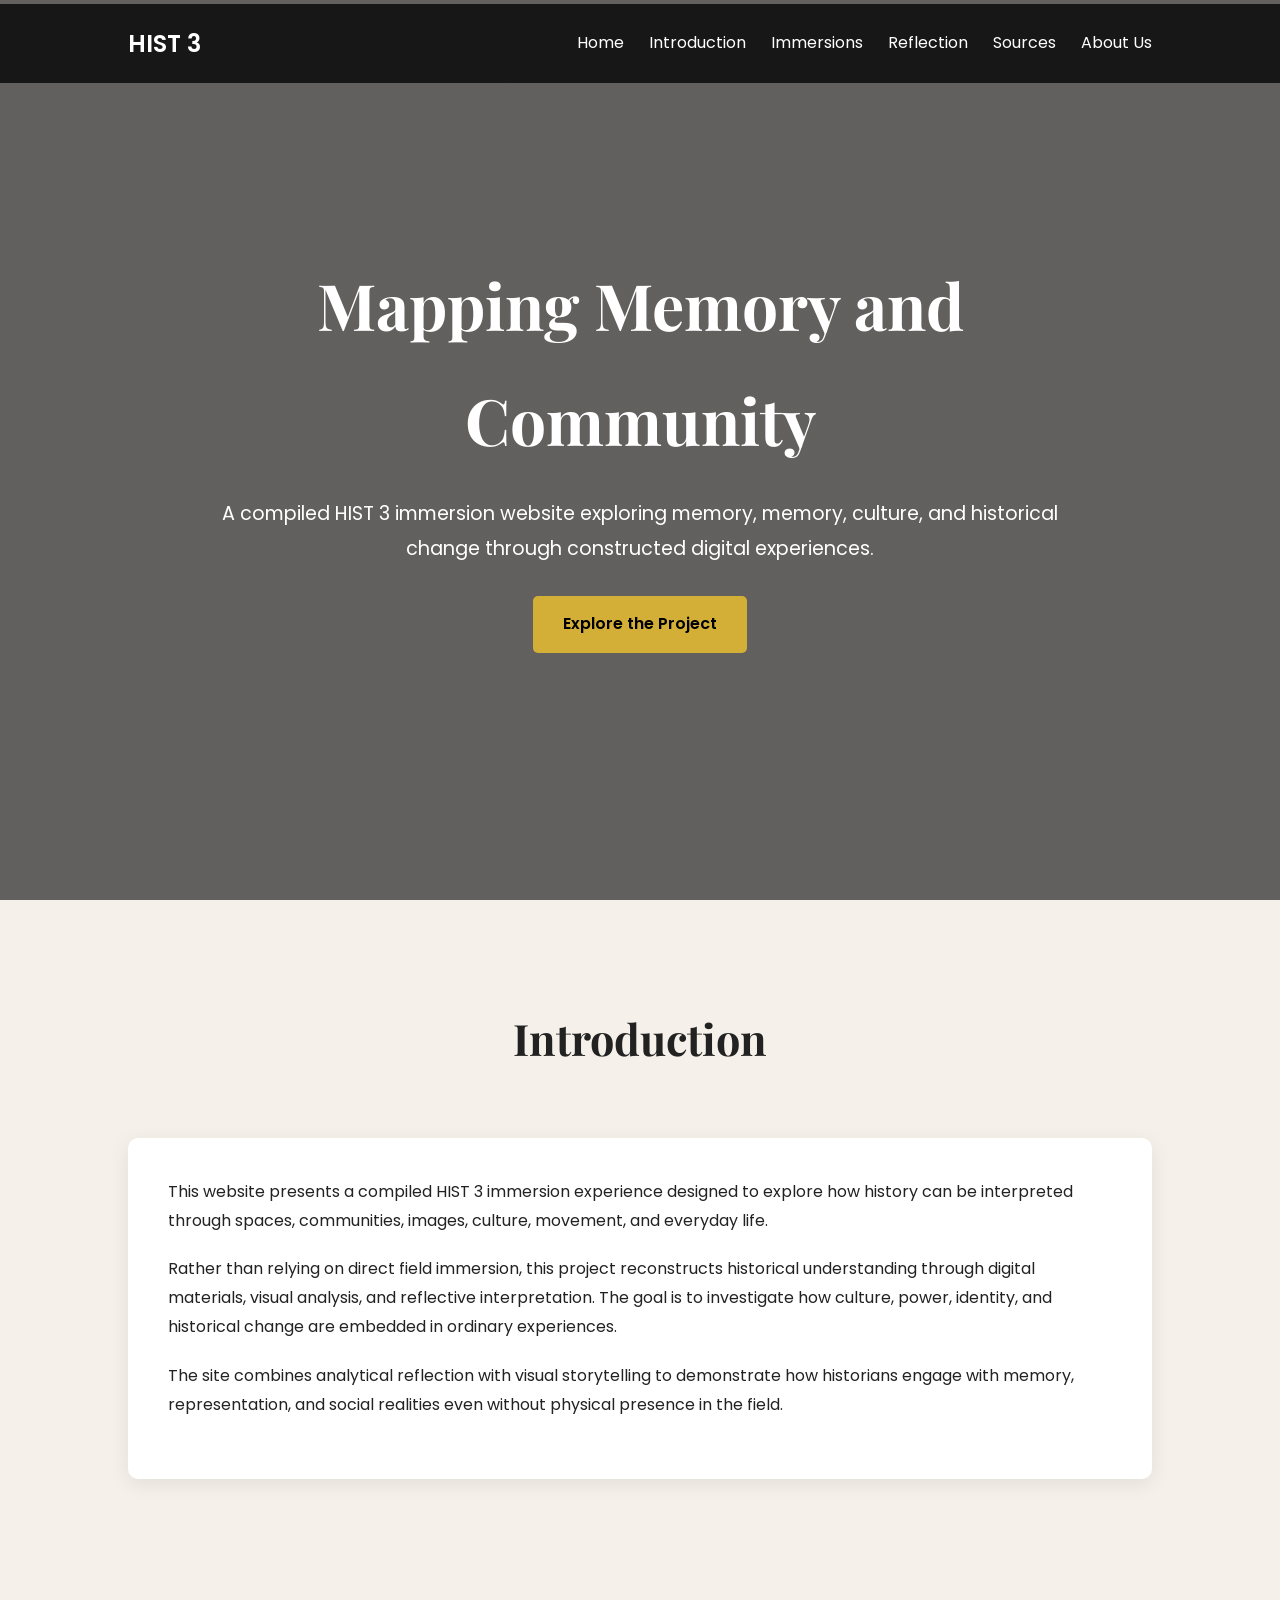
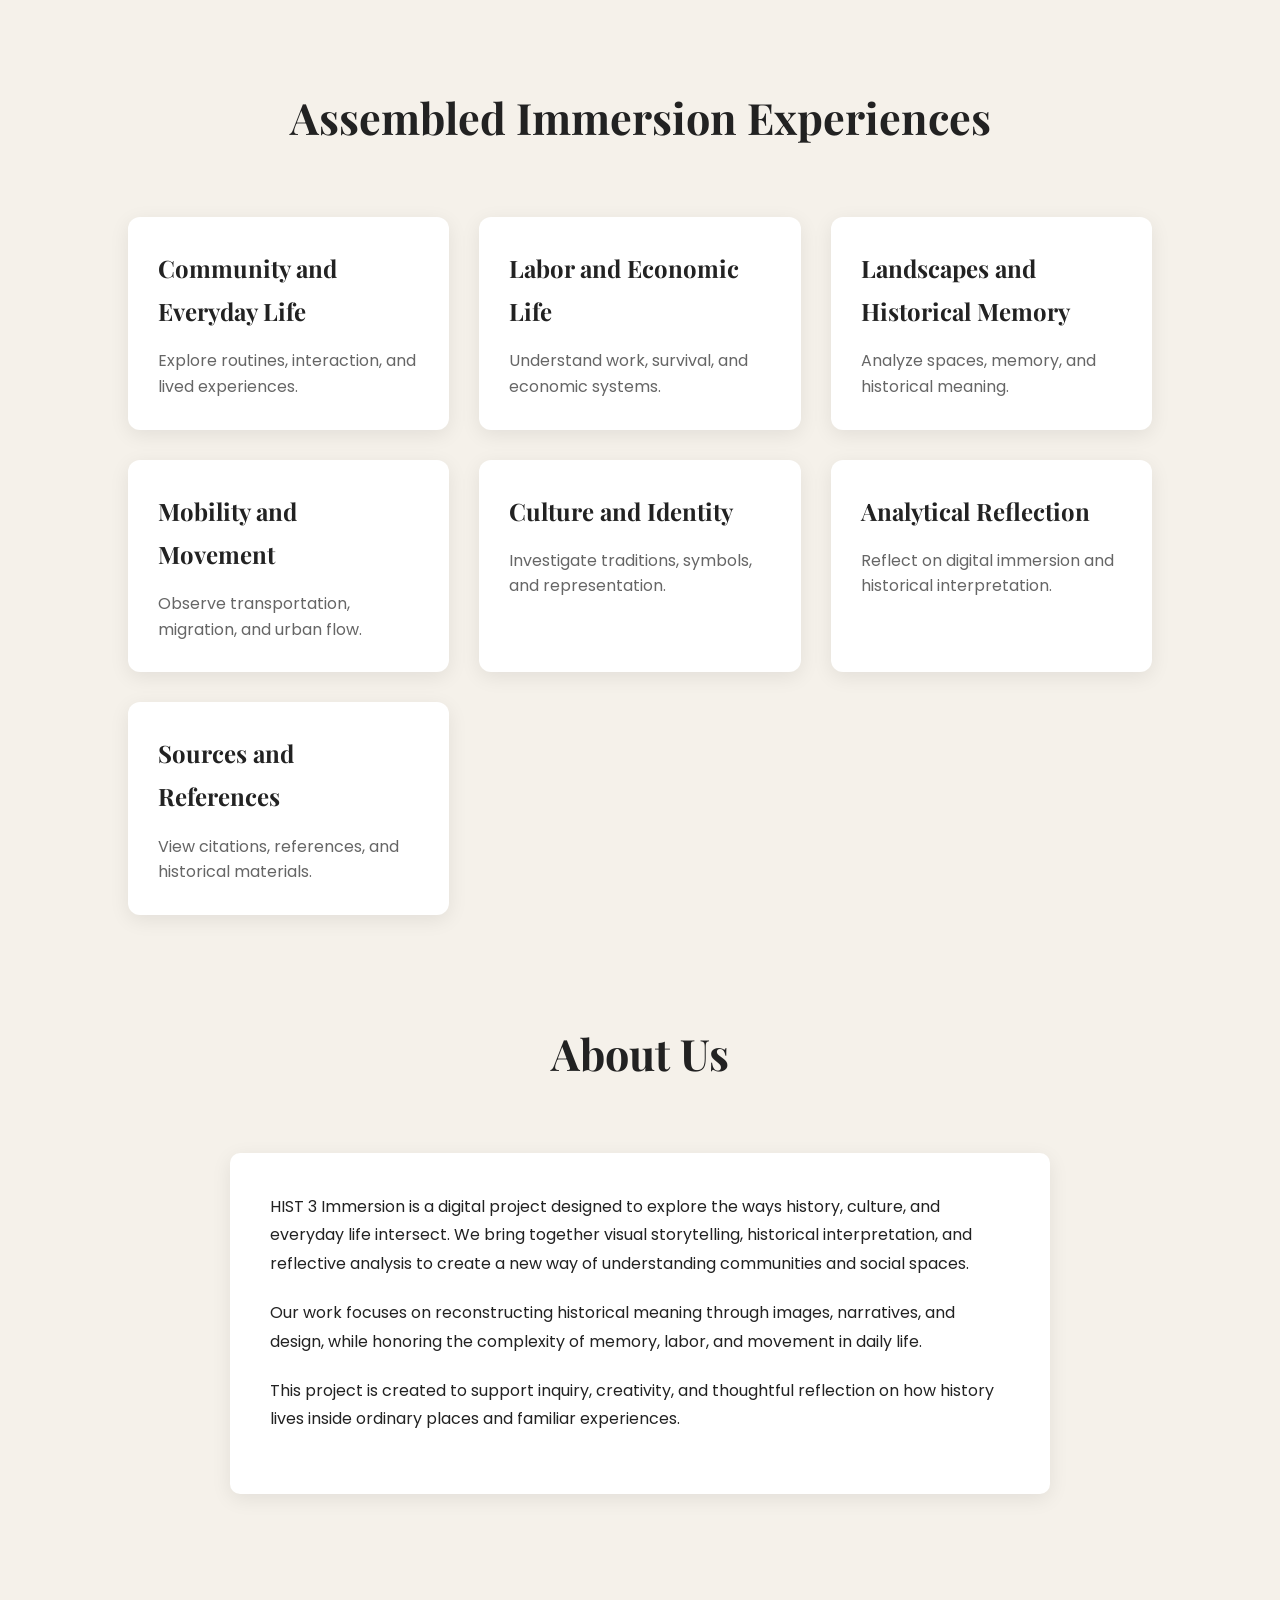
==== index.html @ d00190ea "initial commit" ====
<!DOCTYPE html>
<html lang="en">
<head>
    <meta charset="UTF-8">
    <meta name="viewport" content="width=device-width, initial-scale=1.0">
    <title>Mapping Memory and Community | HIST 3 Immersion</title>

    <link rel="stylesheet" href="style.css">

    <link rel="preconnect" href="https://fonts.googleapis.com">
    <link rel="preconnect" href="https://fonts.gstatic.com" crossorigin>
    <link href="https://fonts.googleapis.com/css2?family=Playfair+Display:wght@400;600;700&family=Poppins:wght@300;400;500;600&display=swap" rel="stylesheet">
</head>
<body>

    <div id="scroll-progress"></div>

    <!-- Navigation -->
    <nav>
        <div class="logo">HIST 3</div>

        <ul>
            <li><a href="#home">Home</a></li>
            <li><a href="#intro">Introduction</a></li>
            <li><a href="#immersions">Immersions</a></li>
            <li><a href="reflection.html">Reflection</a></li>
            <li><a href="sources.html">Sources</a></li>
            <li><a href="#about">About Us</a></li>
        </ul>
    </nav>


    <!-- Hero Section -->
    <section class="hero" id="home">

        <div class="hero-content">
            <h1>Mapping Memory and Community</h1>

            <p>
                A compiled HIST 3 immersion website exploring memory,
                memory, culture, and historical change through constructed
                digital experiences.
            </p>

            <a href="#intro" class="btn">Explore the Project</a>
        </div>

    </section>


    <!-- Introduction -->
    <section class="section" id="intro">

        <div class="section-title">
            <h2>Introduction</h2>
        </div>

        <div class="content-box">
            <p>
                This website presents a compiled HIST 3 immersion experience
                designed to explore how history can be interpreted through
                spaces, communities, images, culture, movement, and everyday life.
            </p>

            <p>
                Rather than relying on direct field immersion, this project
                reconstructs historical understanding through digital materials,
                visual analysis, and reflective interpretation. The goal is to
                investigate how culture, power, identity, and historical change
                are embedded in ordinary experiences.
            </p>

            <p>
                The site combines analytical reflection with visual storytelling
                to demonstrate how historians engage with memory, representation,
                and social realities even without physical presence in the field.
            </p>
        </div>

    </section>


    <!-- Immersion Sections -->
    <section class="section" id="immersions">

        <div class="section-title">
            <h2>Assembled Immersion Experiences</h2>
        </div>

<!-- Immersion Navigation Cards -->

<div class="immersion-links">

    <a href="community.html" class="immersion-link-card">
        <h3>Community and Everyday Life</h3>
        <p>Explore routines, interaction, and lived experiences.</p>
    </a>

    <a href="labor.html" class="immersion-link-card">
        <h3>Labor and Economic Life</h3>
        <p>Understand work, survival, and economic systems.</p>
    </a>

    <a href="landscape.html" class="immersion-link-card">
        <h3>Landscapes and Historical Memory</h3>
        <p>Analyze spaces, memory, and historical meaning.</p>
    </a>

    <a href="mobility.html" class="immersion-link-card">
        <h3>Mobility and Movement</h3>
        <p>Observe transportation, migration, and urban flow.</p>
    </a>

    <a href="culture.html" class="immersion-link-card">
        <h3>Culture and Identity</h3>
        <p>Investigate traditions, symbols, and representation.</p>
    </a>

    <a href="reflection.html" class="immersion-link-card">
        <h3>Analytical Reflection</h3>
        <p>Reflect on digital immersion and historical interpretation.</p>
    </a>

    <a href="sources.html" class="immersion-link-card">
        <h3>Sources and References</h3>
        <p>View citations, references, and historical materials.</p>
    </a>

</div>

  <!-- About Us -->
    <section class="section" id="about">

        <div class="section-title">
            <h2>About Us</h2>
        </div>

        <div class="content-box">
            <p>
                HIST 3 Immersion is a digital project designed to explore the ways history,
                culture, and everyday life intersect. We bring together visual storytelling,
                historical interpretation, and reflective analysis to create a new way of
                understanding communities and social spaces.
            </p>

            <p>
                Our work focuses on reconstructing historical meaning through images,
                narratives, and design, while honoring the complexity of memory, labor,
                and movement in daily life.
            </p>

            <p>
                This project is created to support inquiry, creativity, and thoughtful
                reflection on how history lives inside ordinary places and familiar
                experiences.
            </p>
        </div>

    </section>
---- style.css ----
* {
    margin: 0;
    padding: 0;
    box-sizing: border-box;
}

html {
    scroll-behavior: smooth;
}

body {
    font-family: 'Poppins', sans-serif;
    background: #f5f1ea;
    color: #222;
    line-height: 1.8;
}


/* Navigation */
#scroll-progress {
    position: fixed;
    top: 0;
    left: 0;
    height: 4px;
    width: 0;
    background: #d4af37;
    z-index: 1001;
    transition: width 0.15s ease;
}

nav {
    position: fixed;
    top: 4px;
    width: 100%;
    background: rgba(20, 20, 20, 0.95);
    display: flex;
    justify-content: space-between;
    align-items: center;
    padding: 18px 10%;
    z-index: 1000;
}

.logo {
    color: white;
    font-size: 1.5rem;
    font-weight: 600;
}

nav ul {
    display: flex;
    list-style: none;
    gap: 25px;
}

nav ul li a {
    color: white;
    text-decoration: none;
    position: relative;
    transition: color 0.25s ease;
}

nav ul li a::after {
    content: '';
    position: absolute;
    left: 0;
    bottom: -4px;
    width: 100%;
    height: 2px;
    background: #d4af37;
    transform: scaleX(0);
    transform-origin: left;
    transition: transform 0.25s ease;
}

nav ul li a:hover {
    color: #d4af37;
}

nav ul li a:hover::after {
    transform: scaleX(1);
}


/* Hero */
.hero {
    height: 100vh;
    background:
        linear-gradient(rgba(0,0,0,0.6), rgba(0,0,0,0.6)),
        url('https://images.unsplash.com/photo-1517457373958-b7bdd4587205?q=80&w=1974&auto=format&fit=crop');

    background-size: cover;
    background-position: center;

    display: flex;
    justify-content: center;
    align-items: center;
    text-align: center;

    padding: 20px;
}

.hero-content {
    max-width: 850px;
    color: white;
}

.hero h1 {
    font-size: 4rem;
    margin-bottom: 20px;
    font-family: 'Playfair Display', serif;
}

.hero p {
    font-size: 1.2rem;
    margin-bottom: 30px;
}

.btn {
    display: inline-block;
    background: #d4af37;
    color: black;
    padding: 14px 30px;
    border-radius: 5px;
    text-decoration: none;
    font-weight: 600;
    transition: 0.3s;
}

.btn:hover {
    transform: translateY(-3px) scale(1.02);
    box-shadow: 0 12px 25px rgba(0, 0, 0, 0.18);
}


/* Sections */
.section {
    padding: 100px 10%;
}

.section-title {
    text-align: center;
    margin-bottom: 60px;
}

.section-title h2 {
    font-size: 2.7rem;
    font-family: 'Playfair Display', serif;
}

.content-box {
    background: white;
    padding: 40px;
    border-radius: 10px;
    box-shadow: 0 5px 20px rgba(0,0,0,0.08);
}

.content-box p {
    margin-bottom: 20px;
}


/* Immersion Cards */
.immersion-card {
    display: flex;
    align-items: center;
    gap: 40px;
    margin-bottom: 80px;
    background: white;
    padding: 30px;
    border-radius: 10px;
    box-shadow: 0 5px 20px rgba(0,0,0,0.08);
}

.reverse {
    flex-direction: row-reverse;
}

.image-placeholder {
    flex: 1;
    height: 320px;
    background: #ddd;
    display: flex;
    justify-content: center;
    align-items: center;
    font-weight: bold;
    color: #666;
    border-radius: 10px;
    text-align: center;
    padding: 20px;
}

.card-content {
    flex: 1;
}

.card-content h3 {
    font-size: 2rem;
    margin-bottom: 20px;
    font-family: 'Playfair Display', serif;
}

.caption {
    margin-top: 20px;
    font-size: 0.9rem;
    color: #777;
    font-style: italic;
}


/* Reflection */
.reflection {
    background: #ece6dc;
}


/* Sources */
.sources-list {
    padding-left: 20px;
}

.sources-list li {
    margin-bottom: 10px;
}


/* Footer */
footer {
    background: #141414;
    color: white;
    text-align: center;
    padding: 30px;
}


/* Responsive Design */
@media (max-width: 900px) {

    nav {
        flex-direction: column;
        gap: 15px;
    }

    nav ul {
        flex-wrap: wrap;
        justify-content: center;
    }

    .hero h1 {
        font-size: 2.8rem;
    }

    .immersion-card,
    .reverse {
        flex-direction: column;
    }

    .section {
        padding: 80px 6%;
    }

}

/* IMMERSION NAVIGATION CARDS */

.immersion-links {
    display: grid;
    grid-template-columns: repeat(auto-fit, minmax(250px, 1fr));
    gap: 30px;
    margin-top: 50px;
}

.immersion-link-card {
    background: white;
    padding: 30px;
    border-radius: 12px;
    text-decoration: none;
    color: #222;
    box-shadow: 0 5px 20px rgba(0,0,0,0.08);
    transition: 0.3s ease;
    display: block;
}

.immersion-link-card:hover {
    transform: translateY(-8px);
}

.immersion-link-card h3 {
    margin-bottom: 15px;
    font-size: 1.5rem;
    font-family: 'Playfair Display', serif;
    color: #222;
}

.immersion-link-card p {
    color: #666;
    line-height: 1.6;
}

/* SUBPAGE HERO */

.subpage-hero {
    height: 50vh;
    background:
        linear-gradient(rgba(0,0,0,0.6), rgba(0,0,0,0.6)),
        url('https://images.unsplash.com/photo-1524492412937-b28074a5d7da?q=80&w=1974&auto=format&fit=crop');

    background-size: cover;
    background-position: center;

    display: flex;
    justify-content: center;
    align-items: center;
    flex-direction: column;

    text-align: center;
    color: white;

    padding: 20px;
}

.subpage-hero h1 {
    font-size: 3.5rem;
    margin-bottom: 20px;
    font-family: 'Playfair Display', serif;
}

.subpage-hero p {
    max-width: 700px;
    font-size: 1.1rem;
}

.alt-section {
    background: #ece6dc;
}

/* Gallery */
.gallery {
    display: grid;
    grid-template-columns: repeat(auto-fit, minmax(250px, 1fr));
    gap: 20px;
    margin-top: 40px;
}

.gallery-item {
    cursor: pointer;
    position: relative;
    overflow: hidden;
    border-radius: 10px;
    box-shadow: 0 5px 20px rgba(0,0,0,0.08);
    transition: 0.3s ease;
    background: #f9f6f0;
}

.gallery-item:hover {
    transform: scale(1.05);
    box-shadow: 0 10px 30px rgba(0,0,0,0.15);
}

.gallery-thumbnail {
    width: 100%;
    height: 250px;
    object-fit: cover;
    display: block;
    transition: 0.3s ease;
}

.gallery-item:hover .gallery-thumbnail {
    filter: brightness(0.9);
}

/* Lightbox */
.lightbox {
    display: none;
    position: fixed;
    z-index: 2000;
    left: 0;
    top: 0;
    width: 100%;
    height: 100%;
    background-color: rgba(0, 0, 0, 0.8);
    animation: fadeIn 0.3s ease;
}

.lightbox.active {
    display: flex;
    align-items: center;
    justify-content: center;
}

@keyframes fadeIn {
    from { opacity: 0; }
    to { opacity: 1; }
}

.lightbox-image {
    max-width: 85vw;
    max-height: 80vh;
    object-fit: contain;
    animation: slideIn 0.3s ease;
}

@keyframes slideIn {
    from {
        transform: scale(0.8);
        opacity: 0;
    }
    to {
        transform: scale(1);
        opacity: 1;
    }
}

.close-lightbox {
    position: absolute;
    top: 30px;
    right: 40px;
    font-size: 35px;
    color: white;
    cursor: pointer;
    transition: 0.2s ease;
}

.close-lightbox:hover {
    color: #d4af37;
}

.prev-button,
.next-button {
    position: absolute;
    top: 50%;
    transform: translateY(-50%);
    background: rgba(212, 175, 55, 0.7);
    color: white;
    border: none;
    font-size: 30px;
    padding: 15px 20px;
    cursor: pointer;
    border-radius: 5px;
    transition: 0.3s ease;
}

.prev-button:hover,
.next-button:hover {
    background: #d4af37;
}

.prev-button {
    left: 20px;
}

.next-button {
    right: 20px;
}

.lightbox-caption {
    position: absolute;
    bottom: 30px;
    left: 50%;
    transform: translateX(-50%);
    color: white;
    font-size: 0.95rem;
    text-align: center;
    max-width: 600px;
    padding: 0 20px;
    animation: slideUp 0.4s ease;
}

@keyframes slideUp {
    from {
        opacity: 0;
        transform: translateX(-50%) translateY(20px);
    }
    to {
        opacity: 1;
        transform: translateX(-50%) translateY(0);
    }
}


.detail-images-container {
    display: flex;
    gap: 20px;
    flex-wrap: wrap;
    margin-bottom: 30px;
}

.detail-image {
    flex: 1;
    min-width: 280px;
    max-width: 400px;
    background: white;
    padding: 30px;
    border-radius: 10px;
    box-shadow: 0 5px 20px rgba(0,0,0,0.08);
}

.real-image {
    width: 100%;
    height: 400px;
    object-fit: contain;
    border-radius: 10px;
    border: 3px solid #d4af37;
    box-shadow: 0 8px 16px rgba(0, 0, 0, 0.2);
    background: #f9f6f0;
    display: block;
    box-sizing: border-box;
}
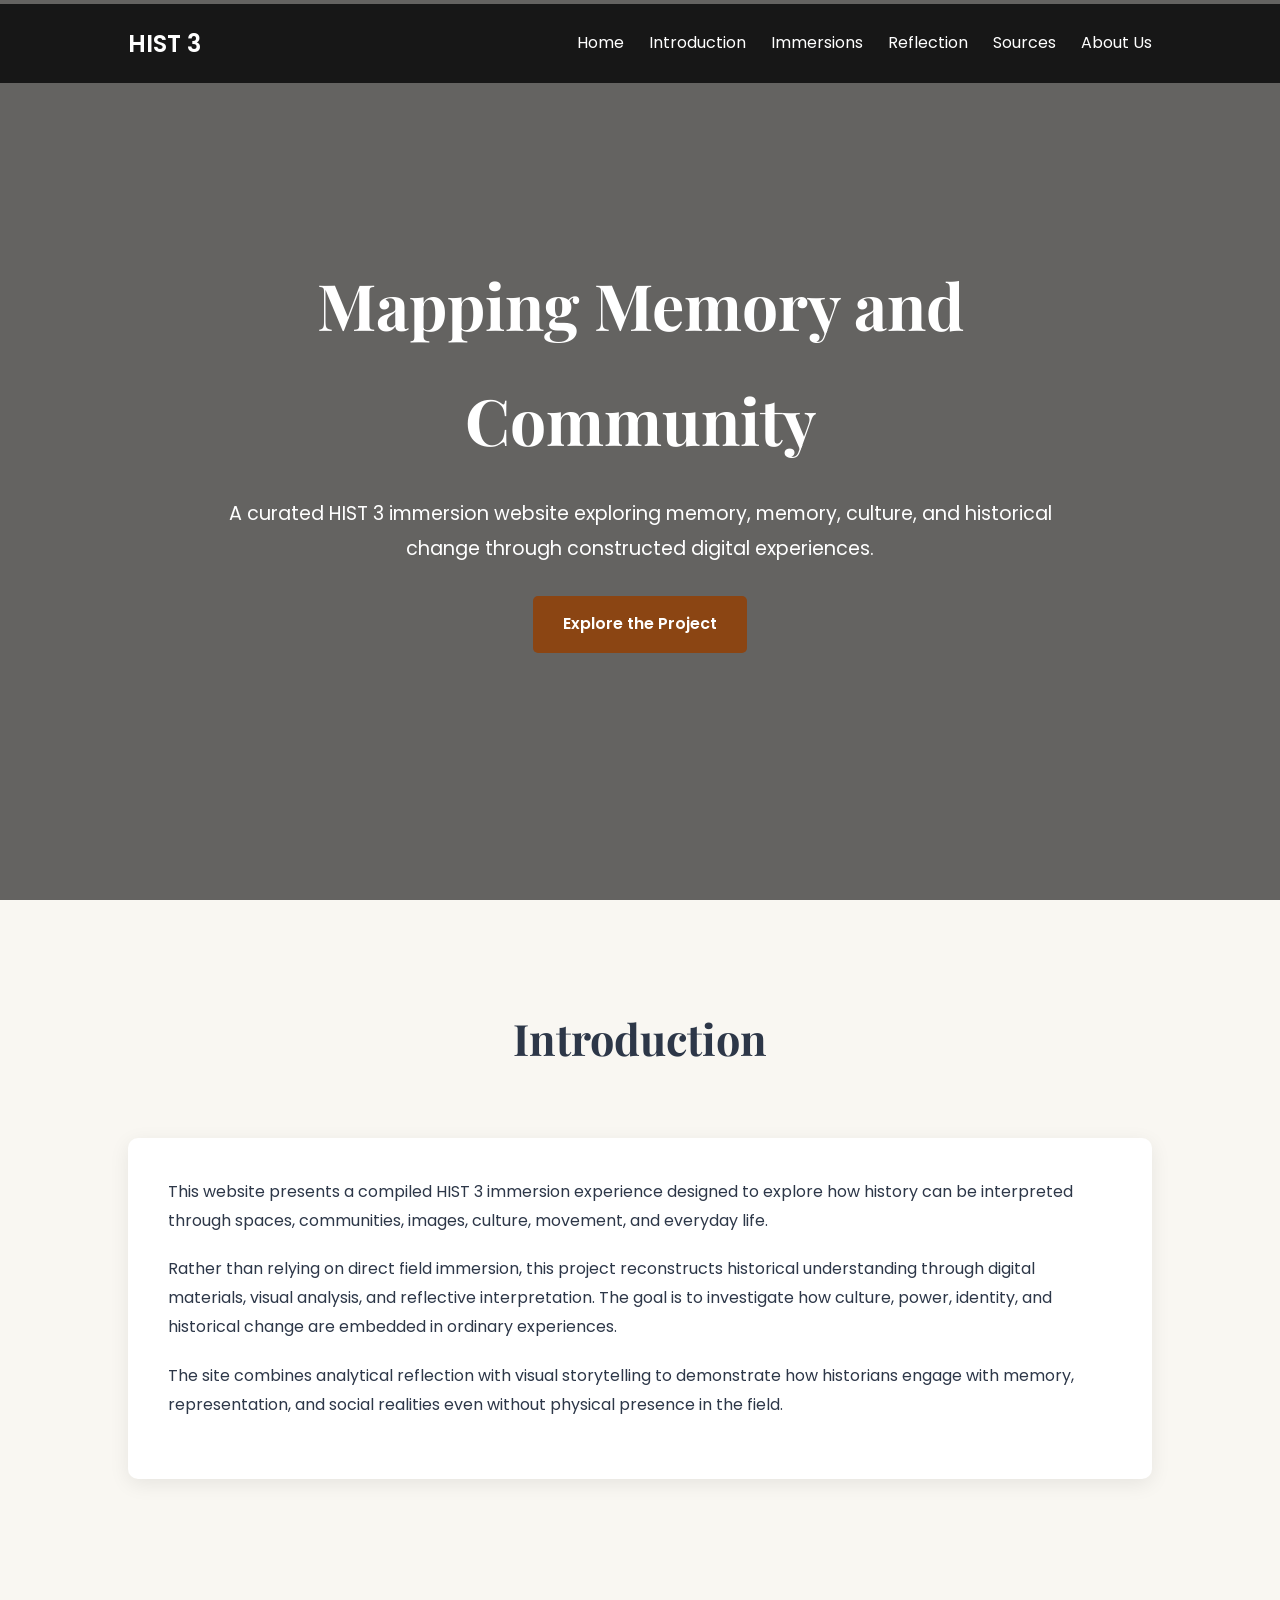
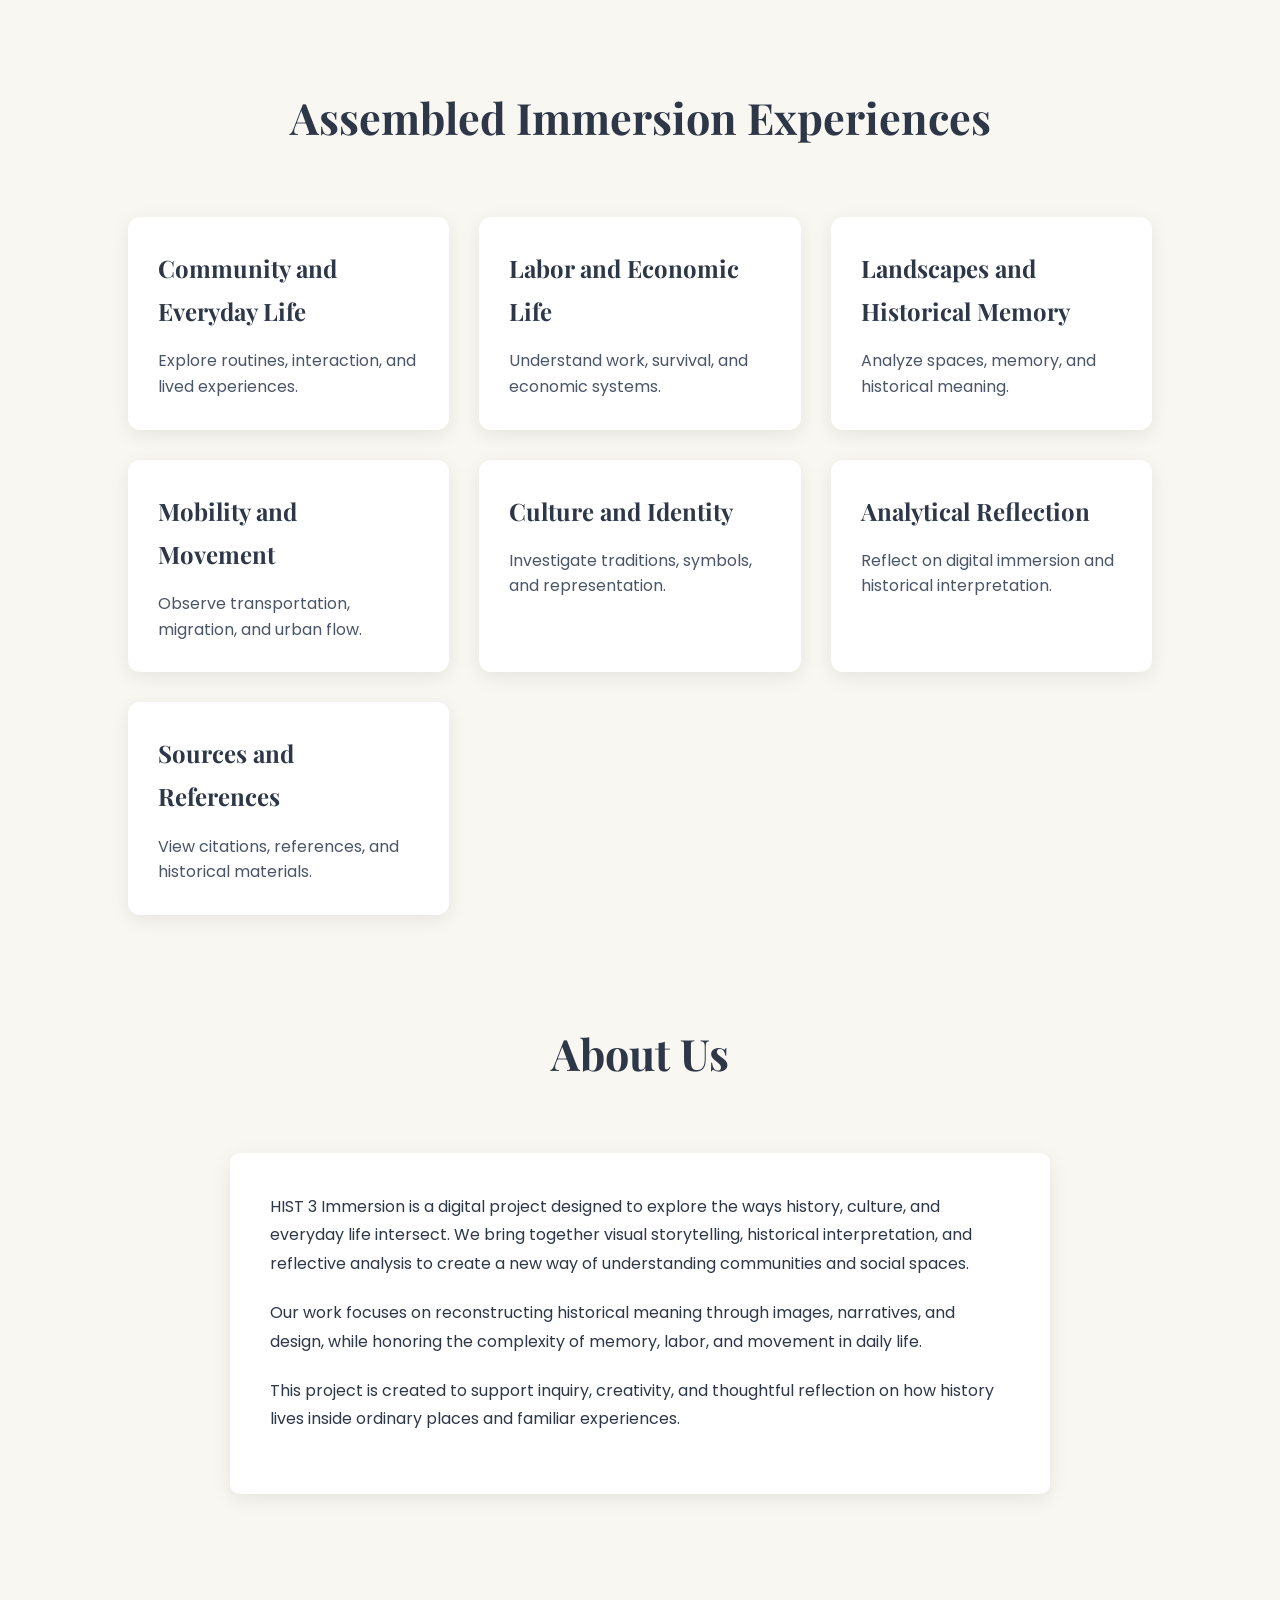
==== commit 96be47cb: "change word" ====
--- a/index.html
+++ b/index.html
@@ -37,7 +37,7 @@
             <h1>Mapping Memory and Community</h1>
 
             <p>
-                A compiled HIST 3 immersion website exploring memory,
+                A curated HIST 3 immersion website exploring memory,
                 memory, culture, and historical change through constructed
                 digital experiences.
             </p>
--- a/style.css
+++ b/style.css
@@ -10,8 +10,8 @@
 
 body {
     font-family: 'Poppins', sans-serif;
-    background: #f5f1ea;
-    color: #222;
+    background: #f9f7f2;
+    color: #2d3748;
     line-height: 1.8;
 }
 
@@ -23,7 +23,7 @@
     left: 0;
     height: 4px;
     width: 0;
-    background: #d4af37;
+    background: #8b4513;
     z-index: 1001;
     transition: width 0.15s ease;
 }
@@ -66,14 +66,14 @@
     bottom: -4px;
     width: 100%;
     height: 2px;
-    background: #d4af37;
+    background: #8b4513;
     transform: scaleX(0);
     transform-origin: left;
     transition: transform 0.25s ease;
 }
 
 nav ul li a:hover {
-    color: #d4af37;
+    color: #8b4513;
 }
 
 nav ul li a:hover::after {
@@ -117,8 +117,8 @@
 
 .btn {
     display: inline-block;
-    background: #d4af37;
-    color: black;
+    background: #8b4513;
+    color: white;
     padding: 14px 30px;
     border-radius: 5px;
     text-decoration: none;
@@ -202,14 +202,14 @@
 .caption {
     margin-top: 20px;
     font-size: 0.9rem;
-    color: #777;
+    color: #718096;
     font-style: italic;
 }
 
 
 /* Reflection */
 .reflection {
-    background: #ece6dc;
+    background: #e8e3d8;
 }
 
 
@@ -288,11 +288,11 @@
     margin-bottom: 15px;
     font-size: 1.5rem;
     font-family: 'Playfair Display', serif;
-    color: #222;
+    color: #2d3748;
 }
 
 .immersion-link-card p {
-    color: #666;
+    color: #4a5568;
     line-height: 1.6;
 }
 
@@ -330,7 +330,7 @@
 }
 
 .alt-section {
-    background: #ece6dc;
+    background: #e8e3d8;
 }
 
 /* Gallery */
@@ -348,7 +348,7 @@
     border-radius: 10px;
     box-shadow: 0 5px 20px rgba(0,0,0,0.08);
     transition: 0.3s ease;
-    background: #f9f6f0;
+    background: #f9f7f2;
 }
 
 .gallery-item:hover {
@@ -421,7 +421,7 @@
 }
 
 .close-lightbox:hover {
-    color: #d4af37;
+    color: #8b4513;
 }
 
 .prev-button,
@@ -429,7 +429,7 @@
     position: absolute;
     top: 50%;
     transform: translateY(-50%);
-    background: rgba(212, 175, 55, 0.7);
+    background: rgba(139, 69, 19, 0.7);
     color: white;
     border: none;
     font-size: 30px;
@@ -441,7 +441,7 @@
 
 .prev-button:hover,
 .next-button:hover {
-    background: #d4af37;
+    background: #8b4513;
 }
 
 .prev-button {
@@ -499,9 +499,9 @@
     height: 400px;
     object-fit: contain;
     border-radius: 10px;
-    border: 3px solid #d4af37;
+    border: 3px solid #8b4513;
     box-shadow: 0 8px 16px rgba(0, 0, 0, 0.2);
-    background: #f9f6f0;
+    background: #f9f7f2;
     display: block;
     box-sizing: border-box;
 }
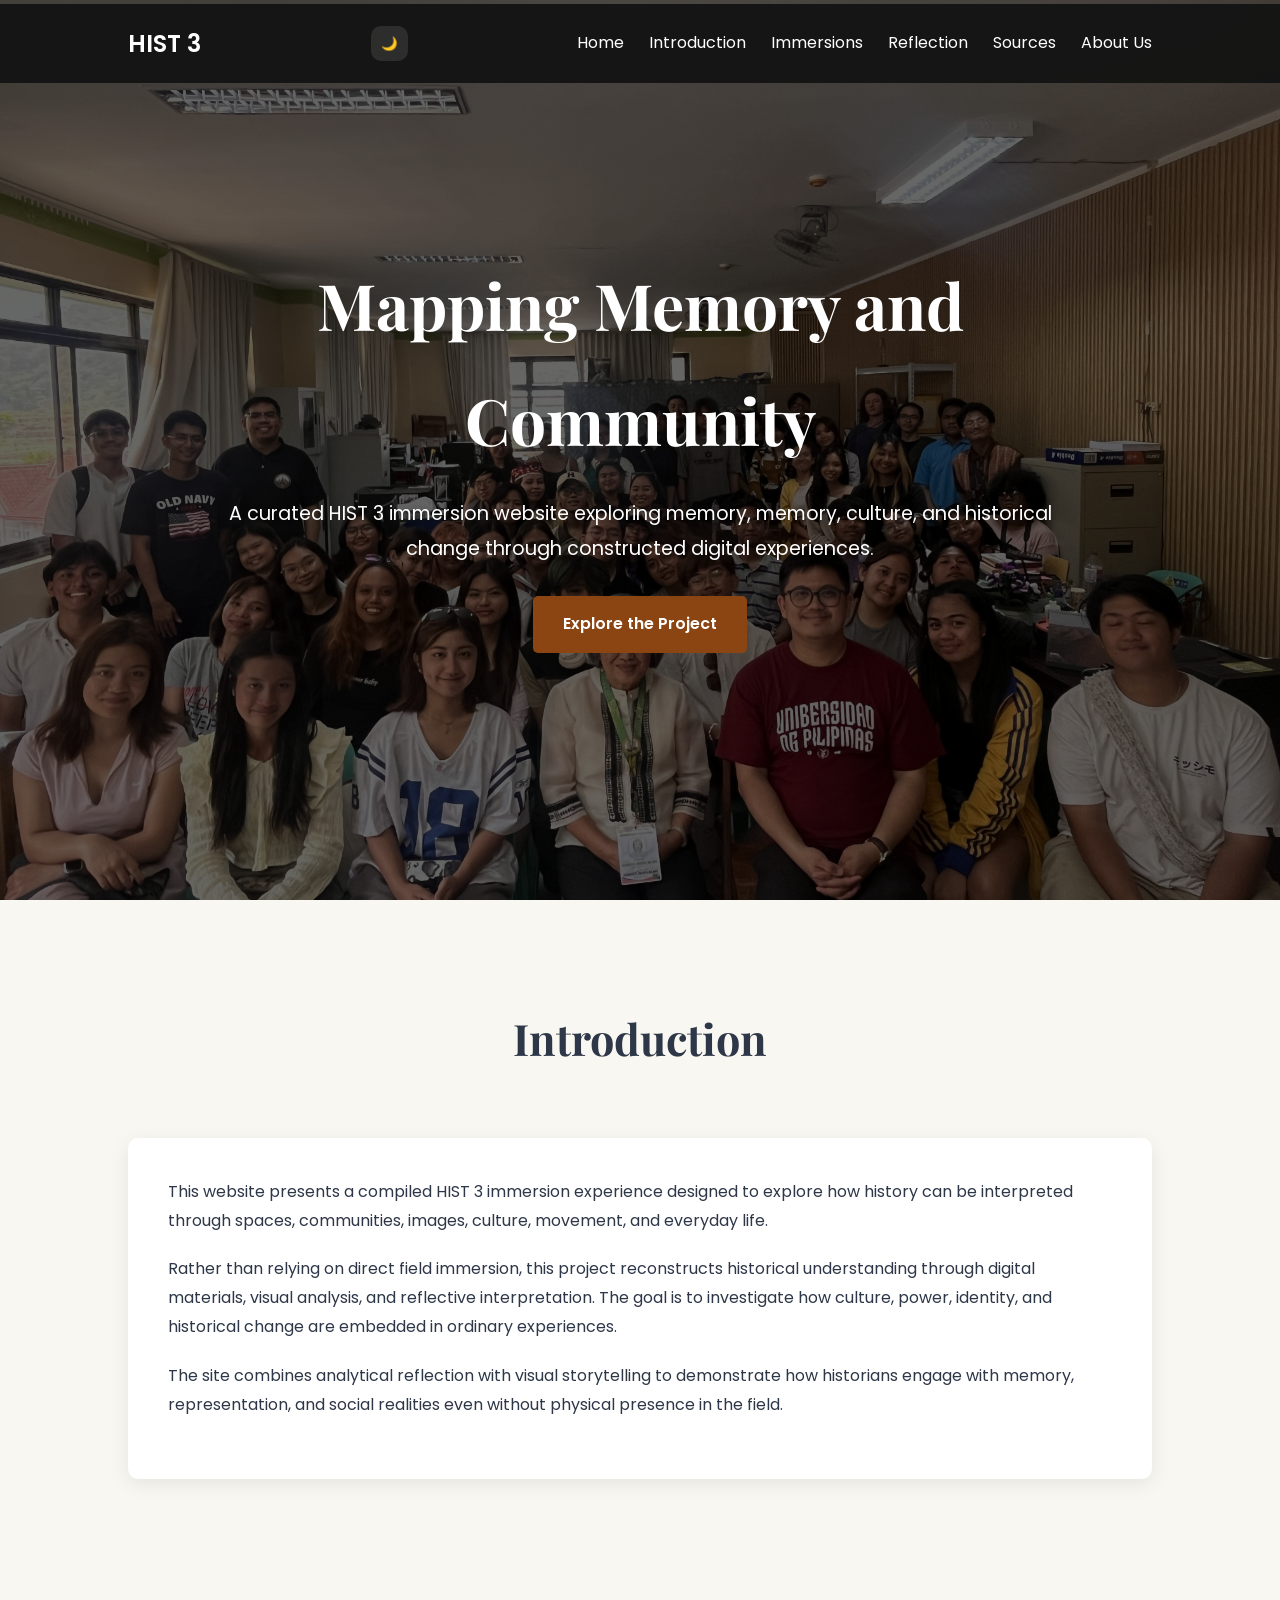
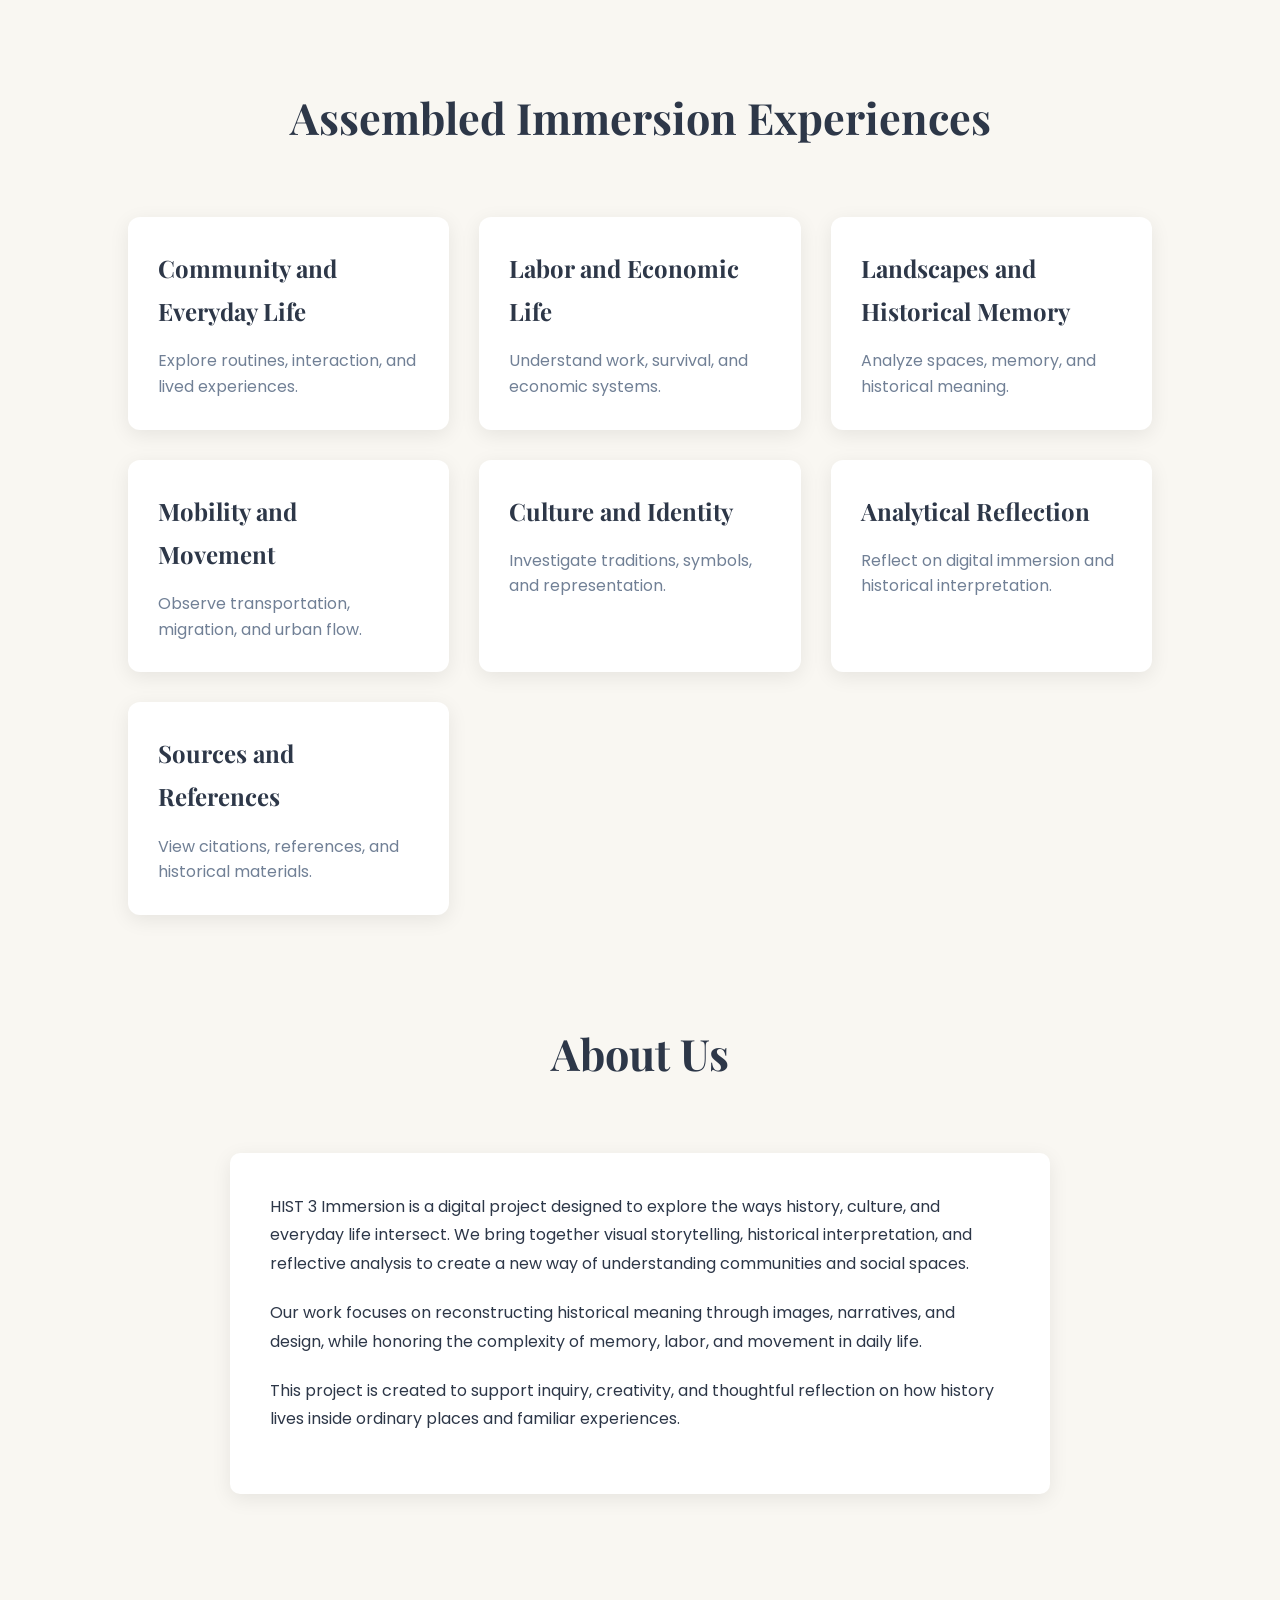
==== commit d1ce3a93: "add dark mode, menu bar, and asjust imgae box frame" ====
--- a/index.html
+++ b/index.html
@@ -19,7 +19,16 @@
     <nav>
         <div class="logo">HIST 3</div>
 
-        <ul>
+        <div class="nav-actions">
+            <button class="dark-mode-toggle" type="button" aria-label="Toggle dark mode">🌙</button>
+            <button class="menu-toggle" type="button" aria-label="Toggle menu">
+                <span></span>
+                <span></span>
+                <span></span>
+            </button>
+        </div>
+
+        <ul class="nav-links">
             <li><a href="#home">Home</a></li>
             <li><a href="#intro">Introduction</a></li>
             <li><a href="#immersions">Immersions</a></li>
@@ -156,4 +165,8 @@
             </p>
         </div>
 
-    </section>+    </section>
+
+    <script src="script.js"></script>
+</body>
+</html>
--- a/style.css
+++ b/style.css
@@ -4,15 +4,38 @@
     box-sizing: border-box;
 }
 
-html {
-    scroll-behavior: smooth;
+:root {
+    --bg: #f9f7f2;
+    --text: #2d3748;
+    --surface: #ffffff;
+    --surface-alt: #e8e3d8;
+    --muted: #718096;
+    --accent: #8b4513;
+    --nav-bg: rgba(20, 20, 20, 0.95);
+    --nav-text: #ffffff;
+    --hero-overlay: rgba(0, 0, 0, 0.6);
+    --button-text: #ffffff;
 }
 
 body {
     font-family: 'Poppins', sans-serif;
-    background: #f9f7f2;
-    color: #2d3748;
+    background: var(--bg);
+    color: var(--text);
     line-height: 1.8;
+    overflow-x: hidden;
+}
+
+body.dark-mode {
+    --bg: #0d1117;
+    --text: #e6edf3;
+    --surface: #161b22;
+    --surface-alt: #1f2731;
+    --muted: #9ca3af;
+    --accent: #d4af37;
+    --nav-bg: rgba(10, 10, 12, 0.98);
+    --nav-text: #f8f8ff;
+    --hero-overlay: rgba(0, 0, 0, 0.7);
+    --button-text: #111111;
 }
 
 
@@ -23,7 +46,7 @@
     left: 0;
     height: 4px;
     width: 0;
-    background: #8b4513;
+    background: var(--accent);
     z-index: 1001;
     transition: width 0.15s ease;
 }
@@ -32,7 +55,7 @@
     position: fixed;
     top: 4px;
     width: 100%;
-    background: rgba(20, 20, 20, 0.95);
+    background: var(--nav-bg);
     display: flex;
     justify-content: space-between;
     align-items: center;
@@ -41,7 +64,7 @@
 }
 
 .logo {
-    color: white;
+    color: var(--nav-text);
     font-size: 1.5rem;
     font-weight: 600;
 }
@@ -53,7 +76,7 @@
 }
 
 nav ul li a {
-    color: white;
+    color: var(--nav-text);
     text-decoration: none;
     position: relative;
     transition: color 0.25s ease;
@@ -66,18 +89,65 @@
     bottom: -4px;
     width: 100%;
     height: 2px;
-    background: #8b4513;
+    background: var(--accent);
     transform: scaleX(0);
     transform-origin: left;
     transition: transform 0.25s ease;
 }
 
 nav ul li a:hover {
-    color: #8b4513;
+    color: var(--accent);
 }
 
 nav ul li a:hover::after {
     transform: scaleX(1);
+}
+
+.nav-actions {
+    display: flex;
+    align-items: center;
+    gap: 12px;
+}
+
+.dark-mode-toggle,
+.menu-toggle {
+    border: none;
+    background: rgba(255,255,255,0.1);
+    color: var(--nav-text);
+    cursor: pointer;
+    padding: 10px;
+    border-radius: 10px;
+    transition: background 0.25s ease, transform 0.25s ease;
+}
+
+.dark-mode-toggle:hover,
+.menu-toggle:hover {
+    background: rgba(255,255,255,0.18);
+}
+
+.menu-toggle {
+    display: none;
+    min-width: 44px;
+    min-height: 44px;
+}
+
+.menu-toggle span {
+    display: block;
+    width: 22px;
+    height: 2px;
+    margin: 4px auto;
+    background: var(--nav-text);
+    transition: transform 0.25s ease, opacity 0.25s ease;
+}
+
+.nav-links {
+    display: flex;
+    list-style: none;
+    gap: 25px;
+}
+
+.nav-links.open {
+    transform: translateX(0);
 }
 
 
@@ -85,8 +155,8 @@
 .hero {
     height: 100vh;
     background:
-        linear-gradient(rgba(0,0,0,0.6), rgba(0,0,0,0.6)),
-        url('https://images.unsplash.com/photo-1517457373958-b7bdd4587205?q=80&w=1974&auto=format&fit=crop');
+        linear-gradient(var(--hero-overlay), var(--hero-overlay)),
+        url('images/image 29.jpg');
 
     background-size: cover;
     background-position: center;
@@ -117,8 +187,8 @@
 
 .btn {
     display: inline-block;
-    background: #8b4513;
-    color: white;
+    background: var(--accent);
+    color: var(--button-text);
     padding: 14px 30px;
     border-radius: 5px;
     text-decoration: none;
@@ -148,7 +218,7 @@
 }
 
 .content-box {
-    background: white;
+    background: var(--surface);
     padding: 40px;
     border-radius: 10px;
     box-shadow: 0 5px 20px rgba(0,0,0,0.08);
@@ -236,17 +306,54 @@
 @media (max-width: 900px) {
 
     nav {
+        flex-direction: row;
+        justify-content: space-between;
+        align-items: center;
+        padding: 14px 6%;
+    }
+
+    .nav-actions {
+        gap: 10px;
+    }
+
+    .nav-links {
+        position: fixed;
+        top: 70px;
+        right: 0;
+        width: 280px;
+        height: calc(100vh - 70px);
         flex-direction: column;
-        gap: 15px;
-    }
-
-    nav ul {
-        flex-wrap: wrap;
-        justify-content: center;
+        align-items: center;
+        justify-content: flex-start;
+        padding: 30px 0;
+        gap: 18px;
+        background: rgba(20, 20, 20, 0.98);
+        transform: translateX(100%);
+        transition: transform 0.3s ease;
+        z-index: 1000;
+        box-shadow: -10px 0 30px rgba(0,0,0,0.25);
+    }
+
+    .menu-toggle {
+        display: block;
+    }
+
+    .nav-links li a {
+        width: 100%;
+        text-align: center;
+        padding: 14px 0;
+    }
+
+    .hero {
+        padding: 20px 10px;
     }
 
     .hero h1 {
         font-size: 2.8rem;
+    }
+
+    .hero p {
+        font-size: 1rem;
     }
 
     .immersion-card,
@@ -254,8 +361,75 @@
         flex-direction: column;
     }
 
+    .detail-grid {
+        grid-template-columns: 1fr;
+    }
+
     .section {
         padding: 80px 6%;
+    }
+
+    .section-title {
+        margin-bottom: 40px;
+    }
+
+    .content-box {
+        padding: 30px;
+    }
+
+    .immersion-links {
+        gap: 22px;
+    }
+
+}
+
+@media (max-width: 600px) {
+
+    .nav-links {
+        width: 100%;
+        top: 64px;
+        height: calc(100vh - 64px);
+    }
+
+    nav {
+        padding: 12px 4%;
+    }
+
+    nav ul {
+        flex-direction: column;
+        align-items: center;
+        width: 100%;
+    }
+
+    nav ul li a {
+        width: 100%;
+        text-align: center;
+    }
+
+    .hero {
+        padding: 18px 12px;
+    }
+
+    .hero h1 {
+        font-size: 2.2rem;
+    }
+
+    .section {
+        padding: 60px 5%;
+    }
+
+    .section-title h2 {
+        font-size: 2.2rem;
+    }
+
+    .content-box,
+    .immersion-link-card,
+    .detail-image {
+        padding: 24px;
+    }
+
+    .immersion-links {
+        grid-template-columns: 1fr;
     }
 
 }
@@ -270,11 +444,11 @@
 }
 
 .immersion-link-card {
-    background: white;
+    background: var(--surface);
     padding: 30px;
     border-radius: 12px;
     text-decoration: none;
-    color: #222;
+    color: var(--text);
     box-shadow: 0 5px 20px rgba(0,0,0,0.08);
     transition: 0.3s ease;
     display: block;
@@ -292,7 +466,7 @@
 }
 
 .immersion-link-card p {
-    color: #4a5568;
+    color: var(--muted);
     line-height: 1.6;
 }
 
@@ -327,6 +501,43 @@
 .subpage-hero p {
     max-width: 700px;
     font-size: 1.1rem;
+}
+
+/* Unique background images for each immersion page */
+.subpage-hero-community {
+    background: linear-gradient(rgba(0,0,0,0.6), rgba(0,0,0,0.6)), url('images/image 41.jpg');
+    background-size: contain;
+    background-position:  center;
+}
+
+.subpage-hero-labor {
+    background: linear-gradient(rgba(0,0,0,0.6), rgba(0,0,0,0.6)), url('images/image 59.png');
+    background-size: cover;
+    background-position: center;
+}
+
+.subpage-hero-culture {
+    background: linear-gradient(rgba(0,0,0,0.6), rgba(0,0,0,0.6)), url('images/image 70.png');
+    background-size: cover;
+    background-position: top 80%;
+}
+
+.subpage-hero-landscape {
+    background: linear-gradient(rgba(0,0,0,0.6), rgba(0,0,0,0.6)), url('images/image 45.png ');
+    background-size: cover;
+    background-position: center 60%;
+}
+
+.subpage-hero-mobility {
+    background: linear-gradient(rgba(0,0,0,0.6), rgba(0,0,0,0.6)), url('images/image 58.png');
+    background-size: cover;
+    background-position: center 65%;
+}
+
+.subpage-hero-reflection {
+    background: linear-gradient(rgba(0,0,0,0.6), rgba(0,0,0,0.6)), url('https://images.unsplash.com/photo-1507842507881-c4a1e30f1f80?q=80&w=1974&auto=format&fit=crop');
+    background-size: cover;
+    background-position: center;
 }
 
 .alt-section {
@@ -477,28 +688,52 @@
 }
 
 
-.detail-images-container {
-    display: flex;
+.detail-grid {
+    display: grid;
+    grid-template-columns: repeat(2, minmax(0, 1fr));
+    gap: 40px;
+    align-items: center;
+    margin-bottom: 30px;
+}
+
+.detail-text {
+    display: flex;
+    flex-direction: column;
+    justify-content: center;
     gap: 20px;
-    flex-wrap: wrap;
-    margin-bottom: 30px;
+    min-width: 0;
+    background: white;
+    padding: 32px;
+    border-radius: 18px;
+    box-shadow: 0 12px 30px rgba(0, 0, 0, 0.08);
+    border-left: 6px solid #8b4513;
+}
+
+.detail-text p {
+    color: #4a5568;
+    line-height: 1.8;
+    margin-bottom: 0;
 }
 
 .detail-image {
     flex: 1;
-    min-width: 280px;
-    max-width: 400px;
+    min-width: 320px;
+    max-width: 500px;
+    aspect-ratio: 1 / 1;
     background: white;
-    padding: 30px;
-    border-radius: 10px;
+    padding: 24px;
+    border-radius: 18px;
     box-shadow: 0 5px 20px rgba(0,0,0,0.08);
+    display: grid;
+    place-items: center;
 }
 
 .real-image {
     width: 100%;
-    height: 400px;
-    object-fit: contain;
-    border-radius: 10px;
+    height: 100%;
+    aspect-ratio: 1 / 1;
+    object-fit: cover;
+    border-radius: 16px;
     border: 3px solid #8b4513;
     box-shadow: 0 8px 16px rgba(0, 0, 0, 0.2);
     background: #f9f7f2;
